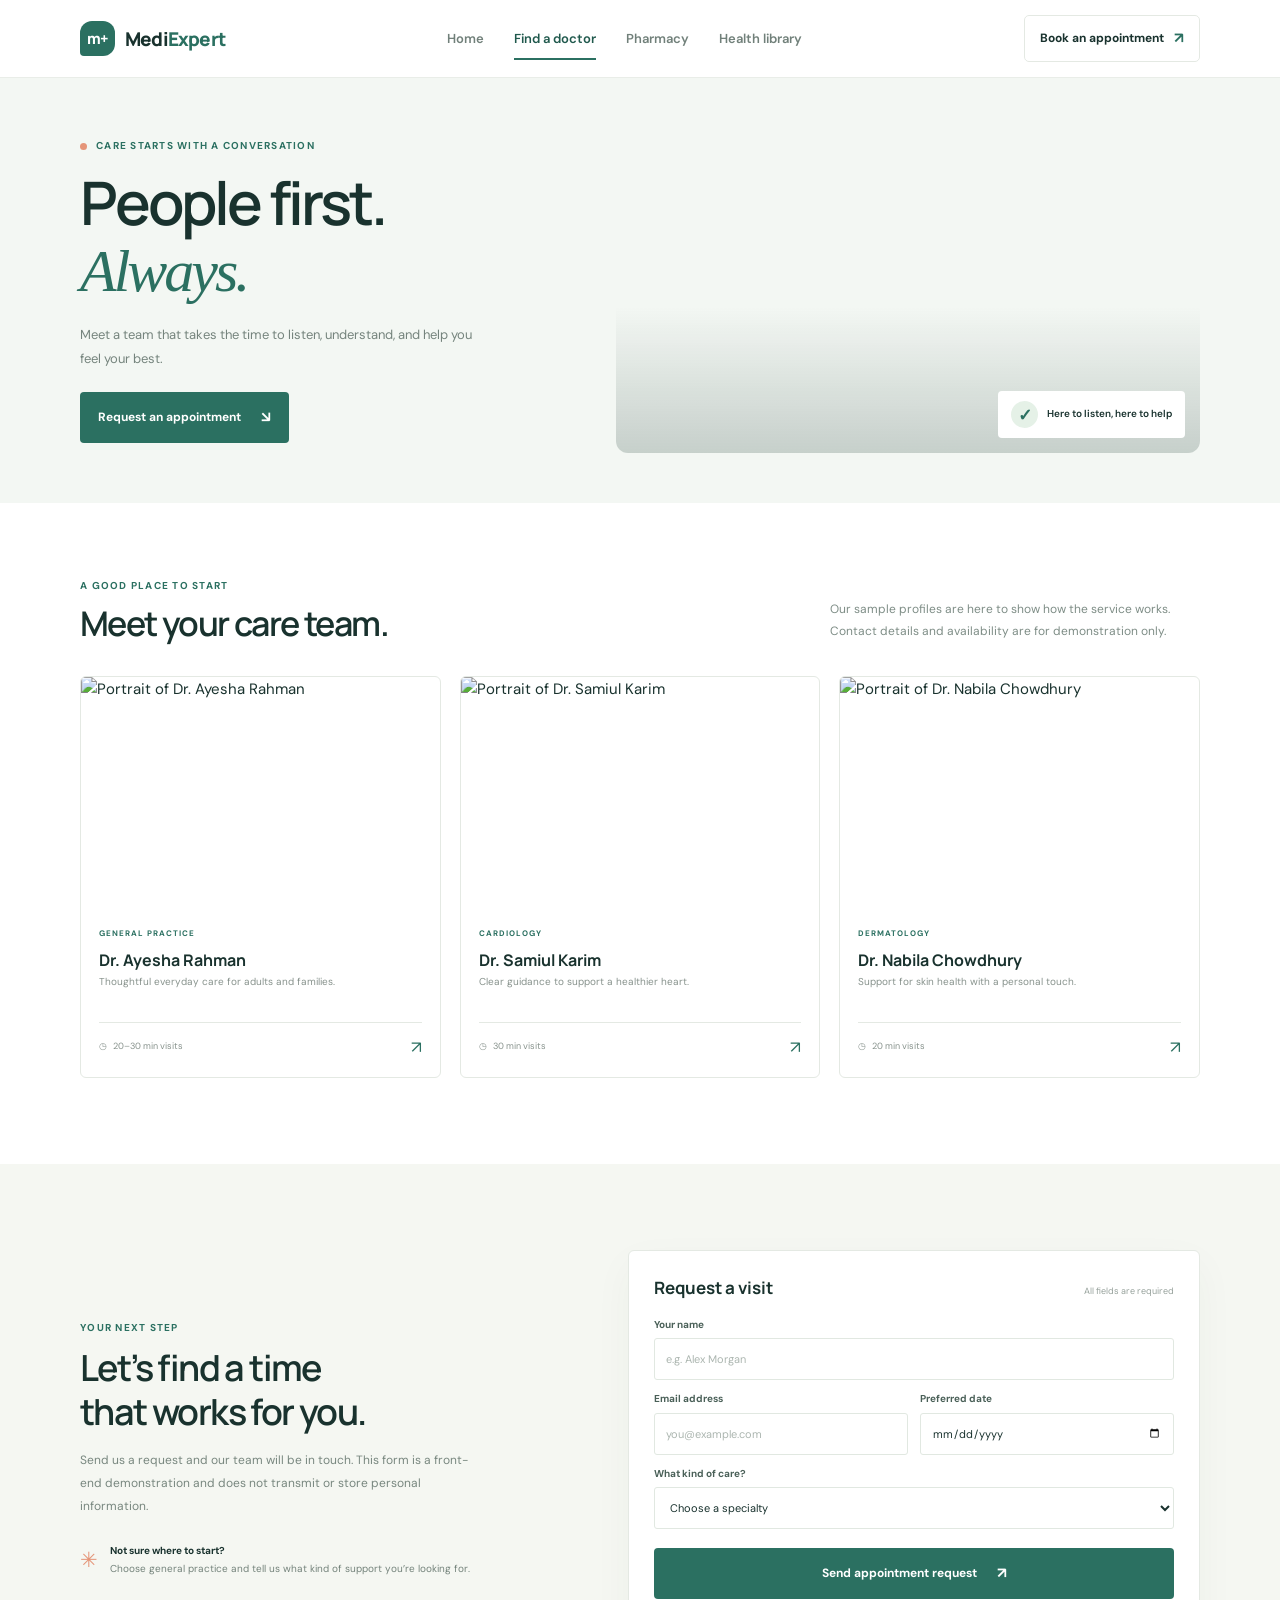
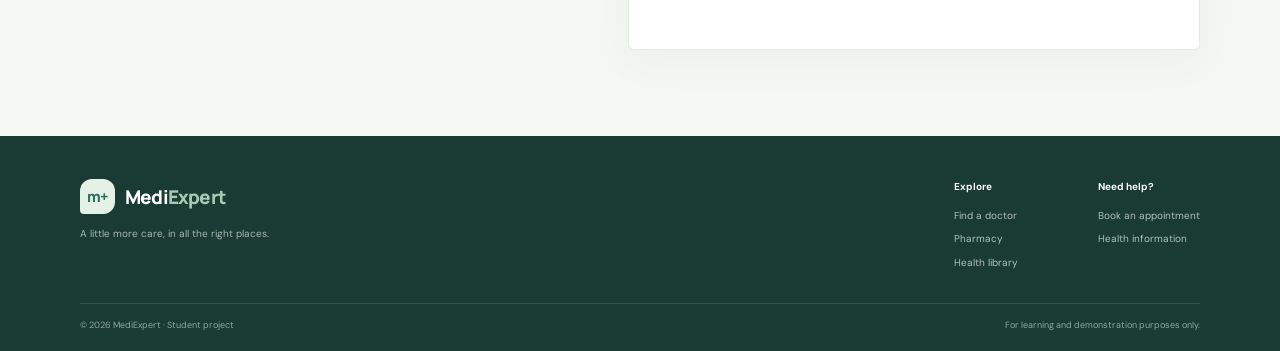
==== doctors/index.html @ ca11064e "Add pharmacy page and styles for MediExpert demo project - Created index.html for the pharmacy secti" ====
<!doctype html>
<html lang="en">
  <head>
    <meta charset="utf-8" />
    <meta name="viewport" content="width=device-width, initial-scale=1" />
    <meta
      name="description"
      content="Meet the MediExpert care team and request a doctor appointment."
    />
    <title>Find a doctor — MediExpert</title>
    <link rel="preconnect" href="https://fonts.googleapis.com" />
    <link rel="preconnect" href="https://fonts.gstatic.com" crossorigin />
    <link
      href="https://fonts.googleapis.com/css2?family=DM+Sans:wght@400;500;600;700&family=Manrope:wght@400;500;600;700;800&display=swap"
      rel="stylesheet"
    />
    <link rel="stylesheet" href="/style/styles.css" />
    <script src="script.js" defer></script>
  </head>
  <body>
    <header class="site-header">
      <div class="container nav-wrap">
        <a class="brand" href="../" aria-label="MediExpert home"
          ><span class="brand-mark">m+</span
          ><span>Medi<span class="brand-accent">Expert</span></span></a
        >
        <button
          class="menu-toggle"
          type="button"
          aria-expanded="false"
          aria-label="Open navigation"
        >
          <span></span><span></span><span></span>
        </button>
        <nav class="main-nav" aria-label="Main navigation">
          <a href="../">Home</a
          ><a class="active" href="../doctors">Find a doctor</a
          ><a href="../pharmacy">Pharmacy</a
          ><a href="../health">Health library</a>
        </nav>
        <a class="nav-cta" href="#appointment"
          >Book an appointment <span>↗</span></a
        >
      </div>
    </header>
    <main>
      <section class="page-hero doctor-page-hero">
        <div class="container page-hero-inner">
          <div>
            <div class="eyebrow">
              <span class="eyebrow-dot"></span> Care starts with a conversation
            </div>
            <h1>People first.<br /><span>Always.</span></h1>
            <p>
              Meet a team that takes the time to listen, understand, and help
              you feel your best.
            </p>
            <a class="button button-primary" href="#appointment"
              >Request an appointment <span>↘</span></a
            >
          </div>
          <div class="page-hero-image doctor-hero-image">
            <div class="image-caption">
              <span class="mini-check">✓</span> Here to listen, here to help
            </div>
          </div>
        </div>
      </section>
      <section class="section doctor-list-section">
        <div class="container">
          <div class="section-heading">
            <div>
              <div class="eyebrow">A good place to start</div>
              <h2>Meet your care team.</h2>
            </div>
            <p>
              Our sample profiles are here to show how the service works.
              Contact details and availability are for demonstration only.
            </p>
          </div>
          <div class="doctor-grid">
            <article class="doctor-card">
              <img
                src="https://images.unsplash.com/photo-1559839734-2b71ea197ec2?auto=format&fit=crop&w=700&q=85"
                alt="Portrait of Dr. Ayesha Rahman"
              />
              <div class="doctor-info">
                <span class="doctor-specialty">GENERAL PRACTICE</span>
                <h3>Dr. Ayesha Rahman</h3>
                <p>Thoughtful everyday care for adults and families.</p>
                <div class="doctor-meta">
                  <span>◷ &nbsp; 20–30 min visits</span
                  ><a
                    href="#appointment"
                    aria-label="Request an appointment with Dr. Ayesha Rahman"
                    >↗</a
                  >
                </div>
              </div>
            </article>
            <article class="doctor-card">
              <img
                src="https://images.unsplash.com/photo-1612349317150-e413f6a5b16d?auto=format&fit=crop&w=700&q=85"
                alt="Portrait of Dr. Samiul Karim"
              />
              <div class="doctor-info">
                <span class="doctor-specialty">CARDIOLOGY</span>
                <h3>Dr. Samiul Karim</h3>
                <p>Clear guidance to support a healthier heart.</p>
                <div class="doctor-meta">
                  <span>◷ &nbsp; 30 min visits</span
                  ><a
                    href="#appointment"
                    aria-label="Request an appointment with Dr. Samiul Karim"
                    >↗</a
                  >
                </div>
              </div>
            </article>
            <article class="doctor-card">
              <img
                src="https://images.unsplash.com/photo-1594824476967-48c8b964273f?auto=format&fit=crop&w=700&q=85"
                alt="Portrait of Dr. Nabila Chowdhury"
              />
              <div class="doctor-info">
                <span class="doctor-specialty">DERMATOLOGY</span>
                <h3>Dr. Nabila Chowdhury</h3>
                <p>Support for skin health with a personal touch.</p>
                <div class="doctor-meta">
                  <span>◷ &nbsp; 20 min visits</span
                  ><a
                    href="#appointment"
                    aria-label="Request an appointment with Dr. Nabila Chowdhury"
                    >↗</a
                  >
                </div>
              </div>
            </article>
          </div>
        </div>
      </section>
      <section class="section appointment-section" id="appointment">
        <div class="container appointment-layout">
          <div class="appointment-copy">
            <div class="eyebrow">Your next step</div>
            <h2>Let’s find a time<br />that works for you.</h2>
            <p>
              Send us a request and our team will be in touch. This form is a
              front-end demonstration and does not transmit or store personal
              information.
            </p>
            <div class="appointment-note">
              <span>✳</span
              ><span
                ><strong>Not sure where to start?</strong><br />Choose general
                practice and tell us what kind of support you’re looking
                for.</span
              >
            </div>
          </div>
          <form class="appointment-form" id="appointment-form">
            <div class="form-title">
              <strong>Request a visit</strong
              ><span>All fields are required</span>
            </div>
            <label for="patient-name">Your name</label
            ><input
              id="patient-name"
              name="name"
              type="text"
              placeholder="e.g. Alex Morgan"
              required
            />
            <div class="form-row">
              <div>
                <label for="patient-email">Email address</label
                ><input
                  id="patient-email"
                  name="email"
                  type="email"
                  placeholder="you@example.com"
                  required
                />
              </div>
              <div>
                <label for="appointment-date">Preferred date</label
                ><input
                  id="appointment-date"
                  name="date"
                  type="date"
                  required
                />
              </div>
            </div>
            <label for="specialty">What kind of care?</label
            ><select id="specialty" name="specialty" required>
              <option value="">Choose a specialty</option>
              <option>General practice</option>
              <option>Cardiology</option>
              <option>Dermatology</option>
              <option>I'm not sure yet</option>
            </select>
            <button class="button button-primary form-submit" type="submit">
              Send appointment request <span>↗</span>
            </button>
            <p class="form-feedback" id="form-feedback" aria-live="polite"></p>
          </form>
        </div>
      </section>
    </main>
    <footer class="site-footer">
      <div class="container footer-main">
        <div class="footer-brand">
          <a class="brand brand-light" href="index.html"
            ><span class="brand-mark">m+</span
            ><span>Medi<span class="brand-accent">Expert</span></span></a
          >
          <p>A little more care, in all the right places.</p>
        </div>
        <div class="footer-links">
          <div>
            <strong>Explore</strong><a href="../doctors">Find a doctor</a
            ><a href="../pharmacy">Pharmacy</a
            ><a href="../health">Health library</a>
          </div>
          <div>
            <strong>Need help?</strong
            ><a href="../doctors/#appointment">Book an appointment</a
            ><a href="../health/#disclaimer">Health information</a>
          </div>
        </div>
      </div>
      <div class="container footer-bottom">
        <span>© 2026 MediExpert · Student project</span
        ><span>For learning and demonstration purposes only.</span>
      </div>
    </footer>
  </body>
</html>
---- style/styles.css ----
:root {
  --ink: #19322e;
  --green: #2b7061;
  --green-dark: #20594d;
  --mint: #e8f2ed;
  --mint-light: #f3f7f3;
  --coral: #e59578;
  --line: #e4e9e3;
  --font-body: "DM Sans", sans-serif;
  --font-heading: "Manrope", sans-serif;
}
* { box-sizing: border-box; }
html { scroll-behavior: smooth; }
body { margin: 0; color: var(--ink); background: white; font: 15px/1.65 var(--font-body); }
a { color: inherit; text-decoration: none; }
button, input, select { font: inherit; }
img { display: block; max-width: 100%; }
.container { width: min(1120px, calc(100% - 48px)); margin-inline: auto; }
.site-header { position: sticky; z-index: 20; top: 0; height: 78px; border-bottom: 1px solid rgba(228,233,227,.8); background: rgba(255,255,255,.96); backdrop-filter: blur(12px); }
.nav-wrap { height: 100%; display: flex; align-items: center; justify-content: space-between; gap: 25px; }
.brand { display: inline-flex; align-items: center; gap: 10px; font: 800 19px var(--font-heading); letter-spacing: -.8px; white-space: nowrap; }
.brand-mark { width: 35px; height: 35px; display: grid; place-items: center; border-radius: 12px 12px 12px 4px; background: var(--green); color: white; font-size: 15px; }
.brand-accent { color: var(--green); }
.main-nav { display: flex; align-items: center; gap: 30px; color: #71807a; font-size: 13px; font-weight: 600; }
.main-nav a { position: relative; padding: 28px 0; }
.main-nav a:hover, .main-nav a.active { color: var(--green-dark); }
.main-nav a.active::after { position: absolute; right: 0; bottom: 17px; left: 0; height: 2px; background: var(--green); content: ""; }
.nav-cta { display: inline-flex; align-items: center; gap: 10px; border: 1px solid var(--line); border-radius: 5px; padding: 10px 15px; font-size: 12px; font-weight: 700; white-space: nowrap; }
.nav-cta:hover { border-color: var(--green); background: var(--green); color: white; }
.nav-cta > span { color: var(--green); font-size: 15px; }
.nav-cta:hover > span { color: white; }
.menu-toggle { display: none; border: 0; padding: 8px; background: none; }
.menu-toggle span { display: block; width: 22px; height: 2px; margin: 5px; border-radius: 2px; background: var(--ink); }
.hero { position: relative; overflow: hidden; background: var(--mint-light); }
.hero-grid { position: relative; z-index: 1; min-height: 548px; display: grid; grid-template-columns: 1fr 1fr; align-items: center; gap: 62px; padding-block: 62px 70px; }
.eyebrow { display: flex; align-items: center; gap: 9px; color: var(--green); font-size: 10px; font-weight: 700; letter-spacing: 1.25px; text-transform: uppercase; }
.eyebrow-dot { width: 7px; height: 7px; border-radius: 50%; background: var(--coral); }
h1, h2, h3, p { margin-top: 0; }
.hero h1, .page-hero h1 { margin: 17px 0; font: 600 clamp(42px, 5vw, 63px)/1.1 var(--font-heading); letter-spacing: -3.2px; }
.hero h1 span, .page-hero h1 span, .section-heading h2 span { color: var(--green); font: italic 400 1em Georgia, serif; letter-spacing: -3px; }
.hero-text { max-width: 450px; margin-bottom: 26px; color: #71807b; font-size: 15px; line-height: 1.9; }
.hero-actions { display: flex; flex-wrap: wrap; align-items: center; gap: 12px; }
.button { min-height: 46px; display: inline-flex; align-items: center; justify-content: center; gap: 20px; border: 1px solid transparent; border-radius: 4px; padding: 12px 17px; font-size: 12px; font-weight: 700; transition: transform .2s, background .2s; cursor: pointer; }
.button:hover { transform: translateY(-2px); }
.button-primary { background: var(--green); color: white; }
.button-primary:hover { background: var(--green-dark); }
.button-primary span { font-size: 15px; }
.button-quiet { color: var(--ink); }
.button-quiet span { color: var(--green); font-size: 17px; }
.hero-proof { display: flex; align-items: center; gap: 13px; margin-top: 36px; }
.avatar-stack { display: flex; padding-left: 4px; }
.avatar-stack img { width: 31px; height: 31px; margin-left: -5px; border: 2px solid var(--mint-light); border-radius: 50%; object-fit: cover; }
.hero-proof strong, .hero-proof span { display: block; }
.hero-proof strong { font-size: 10px; }
.hero-proof div:last-child span { color: #84918b; font-size: 10px; }
.hero-visual { position: relative; height: 422px; }
.hero-photo { position: absolute; inset: 0 28px 0 38px; border-radius: 170px 170px 14px 14px; background: #d7e4dc url("https://images.unsplash.com/photo-1559839734-2b71ea197ec2?auto=format&fit=crop&w=1000&q=88") center 35%/cover; }
.hero-photo::after { position: absolute; inset: 0; border-radius: inherit; background: linear-gradient(180deg, transparent 56%, rgba(23,54,46,.13)); content: ""; }
.floating-note { position: absolute; z-index: 2; display: flex; align-items: center; gap: 11px; border: 1px solid rgba(25,50,46,.05); border-radius: 6px; padding: 12px 15px; background: rgba(255,255,255,.96); box-shadow: 0 12px 32px rgba(34,63,53,.1); }
.note-top { top: 65px; left: -5px; }
.note-bottom { right: 0; bottom: 54px; }
.note-icon, .mini-check { width: 31px; height: 31px; display: grid; flex: none; place-items: center; border-radius: 50%; background: #eff5e9; color: var(--green); font-size: 18px; }
.mini-check { width: 27px; height: 27px; background: #e5f1e7; font-size: 13px; }
.floating-note strong, .floating-note small { display: block; }
.floating-note strong { font-size: 10px; }
.floating-note small { color: #84918b; font-size: 9px; }
.hero-stamp { position: absolute; bottom: 5px; left: -3px; width: 90px; height: 90px; display: flex; align-items: center; justify-content: center; gap: 3px; border-radius: 50%; background: var(--coral); color: white; transform: rotate(-12deg); }
.hero-stamp span { font-size: 8px; font-weight: 700; line-height: 1.35; letter-spacing: 1px; }
.hero-stamp b { font-size: 20px; }
.hero-orb { position: absolute; border: 1px solid rgba(43,112,97,.1); border-radius: 50%; }
.orb-one { top: 33px; right: -100px; width: 220px; height: 220px; }
.orb-two { right: 100px; bottom: -123px; width: 250px; height: 250px; }
.quick-grid { display: grid; grid-template-columns: repeat(3, 1fr); border: 1px solid var(--line); border-radius: 7px; background: white; }
.quick-card { display: flex; min-height: 100px; align-items: center; gap: 14px; padding: 18px 22px; }
.quick-card + .quick-card { border-left: 1px solid var(--line); }
.quick-card:hover { background: #f8faf7; }
.quick-icon { width: 42px; height: 42px; display: grid; flex: none; place-items: center; border-radius: 50%; font-size: 18px; }
.icon-doctor { background: #eaf3ed; color: var(--green); }
.icon-pharmacy { background: #fcf0e9; color: #c47658; }
.icon-learn { background: #eef0f7; color: #6976a1; font-size: 24px; }
.quick-card strong, .quick-card small { display: block; }
.quick-card strong { font-size: 12px; }
.quick-card small { color: #89958f; font-size: 10px; }
.quick-arrow { margin-left: auto; color: var(--green); font-size: 16px; }
.section { padding: 86px 0; }
.section-heading { display: flex; align-items: end; justify-content: space-between; gap: 35px; margin-bottom: 32px; }
.section-heading h2, .appointment-copy h2 { margin: 8px 0 0; font: 600 34px/1.22 var(--font-heading); letter-spacing: -1.6px; }
.section-heading > p { max-width: 370px; margin: 0 0 2px; color: #7e8d86; font-size: 12px; line-height: 1.85; }
.care-grid { display: grid; grid-template-columns: 1fr 1fr; gap: 22px; }
.care-card { position: relative; display: flex; min-height: 306px; overflow: hidden; border-radius: 7px; }
.care-doctor { background: #f6f1e9; }
.care-wellness { background: #eaf2ed; }
.care-card-content { position: relative; z-index: 1; width: 55%; padding: 28px 0 25px 28px; }
.card-kicker { color: #8a928b; font-size: 9px; font-weight: 700; letter-spacing: 1px; text-transform: uppercase; }
.care-card h3 { margin: 14px 0 10px; font: 600 27px/1.22 var(--font-heading); letter-spacing: -1px; }
.care-card p { max-width: 215px; margin-bottom: 17px; color: #79867f; font-size: 11px; line-height: 1.75; }
.text-link { display: inline-flex; align-items: center; gap: 8px; color: var(--green); font-size: 10px; font-weight: 700; }
.text-link span { font-size: 14px; }
.care-image { position: absolute; inset: 0 0 0 auto; width: 48%; background-position: center; background-size: cover; }
.doctor-image { background-image: linear-gradient(90deg, #f6f1e9 0%, transparent 35%), url("https://images.unsplash.com/photo-1576091160399-112ba8d25d1d?auto=format&fit=crop&w=650&q=85"); }
.wellness-image { background-image: linear-gradient(90deg, #eaf2ed 0%, transparent 35%), url("https://images.unsplash.com/photo-1608248543803-ba4f8c70ae0b?auto=format&fit=crop&w=650&q=85"); }
.quote-band { background: var(--green); color: white; }
.quote-inner { min-height: 152px; display: flex; align-items: center; justify-content: center; gap: 22px; }
.quote-mark { align-self: flex-start; margin-top: 22px; color: #a7c8b4; font: 67px/1 Georgia, serif; }
.quote-inner blockquote { margin: 0; font: italic clamp(22px, 3vw, 30px) Georgia, serif; letter-spacing: -.5px; }
.quote-spark { color: #e9c19d; font-size: 24px; }
.site-footer { background: #193b34; color: white; }
.footer-main { display: flex; justify-content: space-between; gap: 40px; padding-block: 43px 32px; }
.brand-light .brand-mark { background: #e5f1e7; color: var(--green); }
.brand-light .brand-accent { color: #a6c9b3; }
.footer-brand p { margin: 12px 0 0; color: #a5b7ad; font-size: 10px; }
.footer-links { display: flex; gap: 80px; }
.footer-links div { display: grid; gap: 7px; align-content: start; }
.footer-links strong { margin-bottom: 5px; font-size: 10px; }
.footer-links a { color: #afc0b7; font-size: 10px; }
.footer-links a:hover { color: white; }
.footer-bottom { display: flex; justify-content: space-between; gap: 20px; border-top: 1px solid rgba(255,255,255,.12); padding-block: 14px 18px; color: #91a79b; font-size: 9px; }

.page-hero { overflow: hidden; background: var(--mint-light); }
.page-hero-inner { min-height: 425px; display: grid; grid-template-columns: .9fr 1.1fr; align-items: center; gap: 58px; padding-block: 48px; }
.page-hero h1 { margin-top: 15px; font-size: clamp(43px, 5vw, 60px); }
.page-hero-inner > div:first-child > p { max-width: 405px; margin-bottom: 21px; color: #75847d; font-size: 13px; line-height: 1.85; }
.page-hero-image { position: relative; height: 325px; border-radius: 130px 12px 12px 12px; background-position: center 38%; background-size: cover; }
.doctor-hero-image { background-image: linear-gradient(0deg, rgba(21,51,43,.2), transparent 45%), url("https://images.unsplash.com/photo-1576091160550-2173dba999ef?auto=format&fit=crop&w=1000&q=88"); }
.pharmacy-hero-image { background-image: linear-gradient(0deg, rgba(21,51,43,.22), transparent 45%), url("https://images.unsplash.com/photo-1608248543803-ba4f8c70ae0b?auto=format&fit=crop&w=1000&q=88"); }
.health-hero-image { background-image: linear-gradient(0deg, rgba(21,51,43,.22), transparent 45%), url("https://images.unsplash.com/photo-1505751172876-fa1923c5c528?auto=format&fit=crop&w=1000&q=88"); }
.image-caption { position: absolute; right: 15px; bottom: 15px; display: flex; align-items: center; gap: 9px; border-radius: 4px; padding: 10px 13px; background: white; font-size: 10px; font-weight: 600; }
.image-caption span { color: var(--green); font-size: 17px; }
.doctor-list-section, .product-section, .article-section { padding-top: 75px; }
.doctor-grid { display: grid; grid-template-columns: repeat(3, 1fr); gap: 19px; }
.doctor-card { overflow: hidden; border: 1px solid var(--line); border-radius: 6px; background: white; }
.doctor-card > img { width: 100%; height: 224px; object-fit: cover; object-position: center 32%; }
.doctor-info { padding: 18px 18px 16px; }
.doctor-specialty, .article-topic { color: var(--green); font-size: 8px; font-weight: 700; letter-spacing: 1px; }
.doctor-info h3 { margin: 5px 0 3px; font: 700 16px var(--font-heading); }
.doctor-info > p { min-height: 35px; margin-bottom: 13px; color: #87928c; font-size: 10px; }
.doctor-meta { display: flex; align-items: center; justify-content: space-between; border-top: 1px solid var(--line); padding-top: 10px; color: #87928c; font-size: 9px; }
.doctor-meta a { color: var(--green); font-size: 17px; }
.appointment-section { background: #f5f7f2; scroll-margin-top: 80px; }
.appointment-layout { display: grid; grid-template-columns: .9fr 1.1fr; align-items: center; gap: 80px; }
.appointment-copy h2 { margin-block: 10px 15px; font-size: 36px; }
.appointment-copy > p { max-width: 400px; color: #78877f; font-size: 12px; line-height: 1.9; }
.appointment-note { display: flex; gap: 12px; margin-top: 25px; color: #74837b; font-size: 10px; line-height: 1.8; }
.appointment-note > span:first-child { color: var(--coral); font-size: 21px; }
.appointment-note strong { color: var(--ink); }
.appointment-form { border: 1px solid var(--line); border-radius: 6px; padding: 25px; background: white; box-shadow: 0 14px 40px rgba(37,71,59,.04); }
.form-title { display: flex; align-items: baseline; justify-content: space-between; margin-bottom: 18px; }
.form-title strong { font: 700 17px var(--font-heading); }
.form-title span { color: #96a19b; font-size: 9px; }
.appointment-form label { display: block; margin: 11px 0 5px; color: #4a6058; font-size: 10px; font-weight: 700; }
.appointment-form input, .appointment-form select { width: 100%; height: 42px; border: 1px solid #e1e8e1; border-radius: 3px; outline: none; padding: 0 11px; background: white; color: var(--ink); font-size: 11px; }
.appointment-form input:focus, .appointment-form select:focus, .search-box:focus-within { border-color: #75a290; box-shadow: 0 0 0 3px rgba(43,112,97,.09); }
.appointment-form input::placeholder { color: #acb6b0; }
.form-row { display: grid; grid-template-columns: 1fr 1fr; gap: 12px; }
.form-submit { width: 100%; margin-top: 19px; }
.form-feedback { min-height: 17px; margin: 8px 0 0; color: var(--green); font-size: 10px; }
.cart-link { gap: 12px; }
.cart-count { min-width: 22px; height: 22px; display: grid; place-items: center; border-radius: 50%; background: var(--mint); color: var(--green); font-size: 10px; }
.shop-toolbar { display: flex; align-items: center; justify-content: space-between; gap: 20px; margin: 3px 0 22px; }
.shop-categories { display: flex; flex-wrap: wrap; gap: 7px; }
.category-pill { border: 1px solid var(--line); border-radius: 20px; padding: 6px 12px; color: #75847d; font-size: 9px; }
.shop-categories .category-pill { background: white; font-family: var(--font-body); cursor: pointer; }
.shop-categories .category-pill:hover { border-color: #9db8a8; }
.category-active { border-color: var(--green); background: var(--green); color: white; }
.shop-categories .category-pill.category-active { border-color: var(--green); background: var(--green); color: white; }
.search-box { display: flex; width: 225px; align-items: center; gap: 8px; border: 1px solid var(--line); border-radius: 4px; padding: 0 10px; color: var(--green); }
.search-box > span { font-size: 21px; }
.search-box input { width: 100%; height: 37px; border: 0; outline: 0; background: transparent; font-size: 10px; }
.product-grid { display: grid; grid-template-columns: repeat(4, 1fr); gap: 17px; }
.product-card { overflow: hidden; border: 1px solid var(--line); border-radius: 5px; background: white; transition: transform .2s, box-shadow .2s; }
.product-card:hover { transform: translateY(-3px); box-shadow: 0 12px 28px rgba(38,68,58,.08); }
.product-art { position: relative; height: 205px; display: grid; place-items: center; overflow: hidden; }
.product-art-green { background: #e7f0e8; }.product-art-peach { background: #f9ece6; }.product-art-yellow { background: #f4f0dc; }.product-art-blue { background: #e7eef0; }
.product-label { position: absolute; top: 14px; left: 14px; color: #688077; font-size: 7px; font-weight: 700; letter-spacing: 1px; }
.product-deco { position: absolute; right: 18px; bottom: 9px; color: rgba(43,112,97,.28); font-size: 42px; }
.bottle, .tube { position: relative; z-index: 1; display: grid; place-items: center; text-align: center; box-shadow: 8px 13px 20px rgba(39,70,56,.12); }
.bottle { width: 70px; height: 112px; margin-top: 22px; border-radius: 10px 10px 12px 12px; }
.bottle::before { position: absolute; top: -15px; width: 28px; height: 17px; border-radius: 4px 4px 0 0; background: #d1d6c6; content: ""; }
.bottle span, .tube span { color: rgba(31,71,57,.8); font: 700 10px/1.25 var(--font-heading); }
.bottle-green { background: linear-gradient(110deg, #b8cdb9, #e5e9d8 55%, #c4d2bd); }.bottle-yellow { background: linear-gradient(110deg, #e1d6a5, #f5ecc4 55%, #d7c987); }
.bottle-saline { background: linear-gradient(110deg, #b4cbd0, #e4efea 55%, #afc8ca); }
.tube { width: 68px; height: 115px; margin-top: 16px; clip-path: polygon(15% 0,85% 0,100% 83%,88% 100%,12% 100%,0 83%); }
.tube-peach { background: linear-gradient(110deg, #e4b7a3, #f5d6c4 55%, #d69a83); }.tube-blue { background: linear-gradient(110deg, #acc6c7, #deebdf 55%, #92b3b4); }
.product-info { padding: 15px 13px 13px; }
.product-category { color: #87968e; font-size: 7px; font-weight: 700; letter-spacing: .9px; }
.product-info h3 { margin: 3px 0 2px; font: 700 13px var(--font-heading); }
.product-info > p { min-height: 32px; margin-bottom: 12px; color: #86938c; font-size: 9px; line-height: 1.7; }
.product-buy { display: flex; align-items: center; justify-content: space-between; gap: 5px; border-top: 1px solid var(--line); padding-top: 10px; }
.product-buy strong { font-size: 11px; }
.add-to-cart { border: 0; border-radius: 3px; padding: 7px 8px; background: #eef5ef; color: var(--green); font-size: 9px; font-weight: 700; cursor: pointer; }
.add-to-cart:hover { background: var(--green); color: white; }
.add-to-cart span { margin-left: 4px; font-size: 13px; }
.pharmacy-disclaimer { display: flex; gap: 12px; margin-top: 31px; border-radius: 4px; padding: 15px 17px; background: #f5f7f2; color: #75847d; font-size: 10px; line-height: 1.75; }
.pharmacy-disclaimer > span { color: var(--green); font-size: 17px; }.pharmacy-disclaimer p { margin: 0; }.pharmacy-disclaimer strong { color: var(--ink); }
.empty-search { margin: 35px 0; color: #75847d; text-align: center; font-size: 12px; }
.toast { position: fixed; z-index: 40; right: 24px; bottom: 24px; padding: 12px 17px; border-radius: 4px; background: var(--ink); color: white; box-shadow: 0 7px 25px #19322e33; font-size: 11px; opacity: 0; pointer-events: none; transform: translateY(10px); transition: opacity .2s, transform .2s; }
.toast.visible { opacity: 1; transform: translateY(0); }
.article-grid { display: grid; grid-template-columns: repeat(3, 1fr); gap: 18px; }
.article-card { overflow: hidden; border: 1px solid var(--line); border-radius: 5px; }
.article-art { position: relative; height: 150px; display: grid; place-items: center; overflow: hidden; }
.article-art-peach { background: #f9eee8; }.article-art-green { background: #e8f1e9; }.article-art-blue { background: #e9edf4; }
.article-number { position: absolute; top: 12px; left: 15px; color: #81958a; font-size: 9px; font-weight: 700; letter-spacing: 1px; }
.article-symbol { width: 81px; height: 81px; display: grid; place-items: center; border: 1px solid rgba(43,112,97,.25); border-radius: 50%; color: var(--green); font: 44px Georgia, serif; }
.article-content { padding: 16px; }
.article-topic { font-size: 7px; }
.article-content h3 { margin: 6px 0; font: 700 15px/1.4 var(--font-heading); }
.article-content p { min-height: 53px; margin-bottom: 10px; color: #849089; font-size: 9px; line-height: 1.8; }
.reading-notes { display: grid; grid-template-columns: repeat(3, 1fr); gap: 18px; margin-top: 36px; }
.reading-notes article { scroll-margin-top: 95px; border-top: 2px solid var(--mint); padding-top: 14px; }
.reading-notes article > span { color: var(--green); font-size: 8px; font-weight: 700; letter-spacing: .8px; }
.reading-notes h3 { margin: 7px 0; font: 700 14px var(--font-heading); }
.reading-notes p { margin: 0; color: #7c8982; font-size: 10px; line-height: 1.85; }
.health-disclaimer { display: flex; gap: 14px; margin-top: 35px; border: 1px solid #e8eadd; border-radius: 4px; padding: 17px; background: #fbfaf3; scroll-margin-top: 95px; }
.disclaimer-icon { width: 23px; height: 23px; display: grid; flex: none; place-items: center; border: 1px solid #d5bd79; border-radius: 50%; color: #a18943; font: italic 14px Georgia, serif; }
.health-disclaimer strong { font-size: 11px; }.health-disclaimer p { margin: 4px 0 0; color: #7c8982; font-size: 10px; line-height: 1.8; }
@media (max-width: 900px) {
  .main-nav { gap: 17px; }.nav-wrap { gap: 15px; }.nav-cta { padding: 9px 10px; font-size: 10px; }
  .hero-grid { gap: 30px; }.hero-visual { height: 375px; }.hero-proof { margin-top: 25px; }
  .quick-card { gap: 9px; padding-inline: 13px; }.care-card-content { padding-left: 20px; }.care-card h3 { font-size: 24px; }
  .appointment-layout { gap: 38px; }.product-grid { grid-template-columns: repeat(2, 1fr); }
}
@media (max-width: 680px) {
  .container { width: min(100% - 36px, 500px); }.site-header { height: 66px; }.brand { font-size: 18px; }.brand-mark { width: 32px; height: 32px; }
  .menu-toggle { display: block; order: 3; }.nav-wrap { position: relative; justify-content: space-between; }
  .nav-cta { margin-left: auto; font-size: 0; gap: 5px; }.nav-cta > span { font-size: 17px; }.cart-link { font-size: 10px; }
  .main-nav { position: absolute; top: 65px; right: -18px; left: -18px; display: none; align-items: stretch; gap: 0; border-bottom: 1px solid var(--line); padding: 8px 18px 12px; background: white; box-shadow: 0 10px 18px rgba(25,50,46,.07); }
  .main-nav.open { display: flex; flex-direction: column; }.main-nav a { padding: 10px 0; }.main-nav a.active::after { right: auto; bottom: 5px; width: 26px; }
  .hero-grid { min-height: auto; grid-template-columns: 1fr; gap: 29px; padding-block: 50px 38px; }.hero h1, .page-hero h1 { font-size: 48px; letter-spacing: -2.7px; }
  .hero-text { max-width: 410px; font-size: 13px; }.hero-proof { margin-top: 24px; }.hero-visual { height: 350px; margin-inline: 10px; }
  .hero-photo { right: 30px; left: 33px; border-radius: 130px 130px 10px 10px; }.note-top { top: 40px; left: -6px; }.note-bottom { right: -5px; bottom: 37px; }
  .hero-stamp { bottom: 0; width: 75px; height: 75px; }.quick-grid { grid-template-columns: 1fr; }.quick-card { min-height: 76px; padding: 12px 16px; }
  .quick-card + .quick-card { border-top: 1px solid var(--line); border-left: 0; }.quick-icon { width: 37px; height: 37px; }
  .section { padding: 60px 0; }.section-heading { align-items: start; flex-direction: column; gap: 12px; margin-bottom: 22px; }
  .section-heading h2, .appointment-copy h2 { font-size: 29px; }.section-heading > p { max-width: 480px; }
  .care-grid { grid-template-columns: 1fr; gap: 14px; }.care-card { min-height: 280px; }.care-card-content { width: 60%; padding: 24px 0 20px 19px; }
  .care-card h3 { font-size: 24px; }.care-image { width: 48%; }.quote-inner { min-height: 125px; gap: 12px; }
  .quote-mark { margin-top: 21px; font-size: 48px; }.quote-inner blockquote { font-size: 21px; }.quote-spark { font-size: 17px; }
  .footer-main { flex-direction: column; gap: 25px; padding-block: 34px 25px; }.footer-links { gap: 55px; }
  .footer-bottom { flex-direction: column; gap: 3px; }.page-hero-inner { min-height: auto; grid-template-columns: 1fr; gap: 27px; padding-block: 43px 35px; }
  .page-hero-inner > div:first-child > p { font-size: 12px; }.page-hero-image { height: 260px; border-radius: 100px 8px 8px 8px; }
  .doctor-grid { grid-template-columns: 1fr; gap: 13px; }.doctor-card { display: grid; grid-template-columns: 125px 1fr; }
  .doctor-card > img { height: 100%; min-height: 175px; }.doctor-info { padding: 14px 12px; }.doctor-info h3 { font-size: 14px; }.doctor-info > p { min-height: 0; }
  .appointment-layout { grid-template-columns: 1fr; gap: 22px; }.appointment-form { padding: 19px; }
  .shop-toolbar { align-items: stretch; flex-direction: column; }.search-box { width: 100%; }.product-grid { gap: 10px; }
  .product-art { height: 170px; }.product-info { padding: 12px 10px; }.product-info h3 { font-size: 12px; }.add-to-cart { padding: 7px 6px; font-size: 8px; }
  .article-grid { grid-template-columns: 1fr; }.article-card { display: grid; grid-template-columns: 115px 1fr; }.article-art { height: 100%; min-height: 185px; }
  .article-symbol { width: 60px; height: 60px; font-size: 32px; }.article-content { padding: 14px 12px; }.article-content p { min-height: 0; }
  .reading-notes { grid-template-columns: 1fr; gap: 20px; }
}
@media (max-width: 380px) {
  .container { width: calc(100% - 28px); }.hero h1, .page-hero h1 { font-size: 42px; }
  .hero-actions { align-items: stretch; flex-direction: column; }.button-quiet { justify-content: flex-start; }
  .hero-visual { height: 300px; }.floating-note { padding: 9px 10px; }.note-bottom { right: -5px; }
  .product-grid { grid-template-columns: 1fr 1fr; }.product-art { height: 145px; }.form-row { grid-template-columns: 1fr; gap: 0; }
}
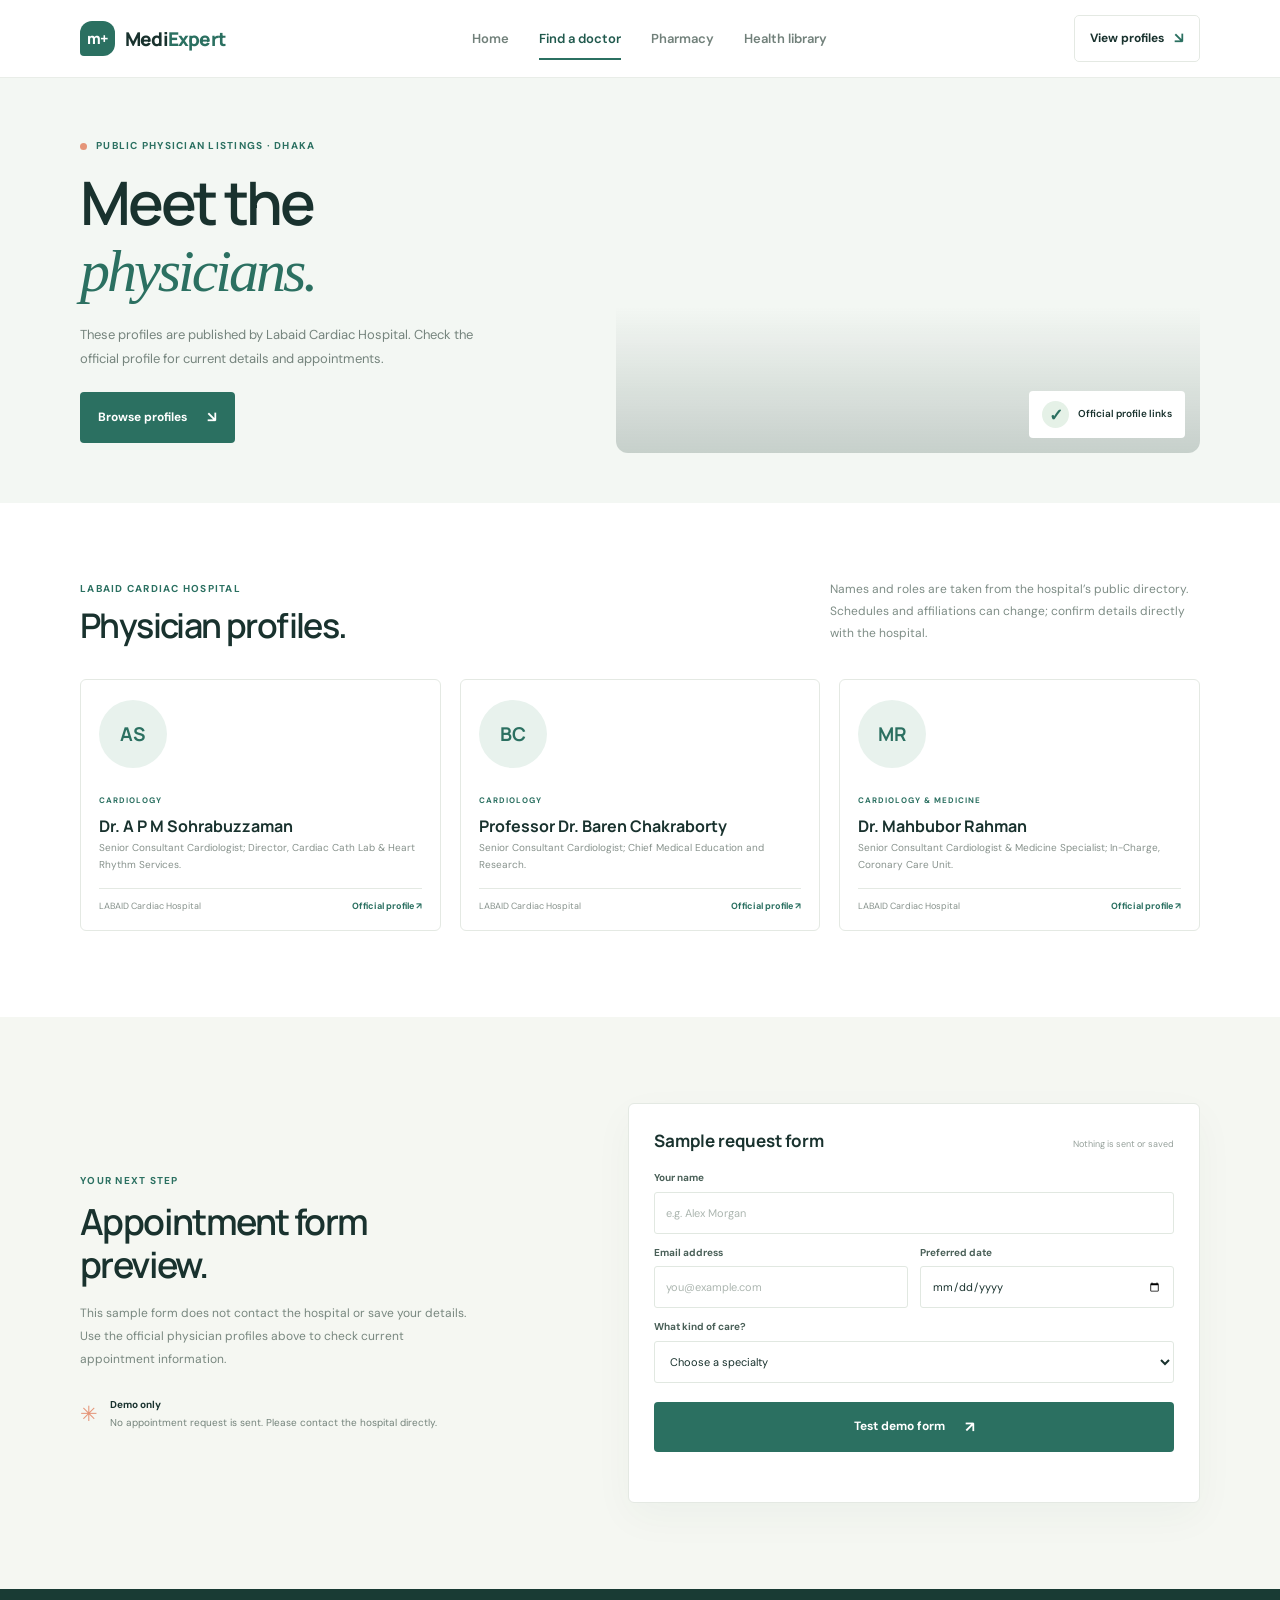
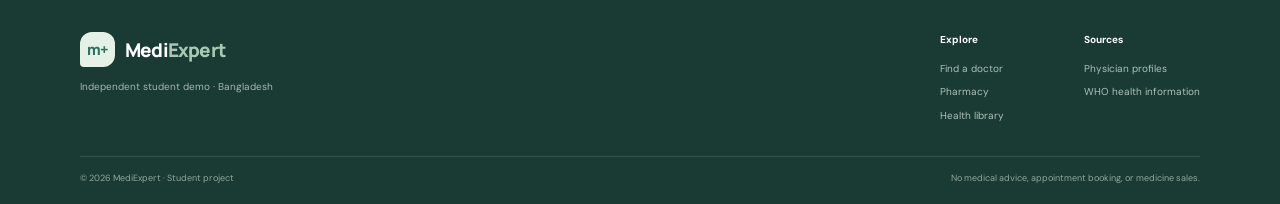
==== commit 1f6da278: "Refactor MediExpert demo content and structure - Updated doctor profiles to reflect Labaid Cardiac H" ====
--- a/doctors/index.html
+++ b/doctors/index.html
@@ -5,7 +5,7 @@
     <meta name="viewport" content="width=device-width, initial-scale=1" />
     <meta
       name="description"
-      content="Meet the MediExpert care team and request a doctor appointment."
+      content="Browse public physician profiles published by Labaid Cardiac Hospital in Dhaka."
     />
     <title>Find a doctor — MediExpert</title>
     <link rel="preconnect" href="https://fonts.googleapis.com" />
@@ -14,8 +14,9 @@
       href="https://fonts.googleapis.com/css2?family=DM+Sans:wght@400;500;600;700&family=Manrope:wght@400;500;600;700;800&display=swap"
       rel="stylesheet"
     />
-    <link rel="stylesheet" href="/style/styles.css" />
-    <script src="script.js" defer></script>
+    <link rel="stylesheet" href="/style/style.css" />
+    <link rel="stylesheet" href="/style/doctors.css" />
+    <script src="/js/script.js" defer></script>
   </head>
   <body>
     <header class="site-header">
@@ -38,8 +39,8 @@
           ><a href="../pharmacy">Pharmacy</a
           ><a href="../health">Health library</a>
         </nav>
-        <a class="nav-cta" href="#appointment"
-          >Book an appointment <span>↗</span></a
+        <a class="nav-cta" href="#providers"
+          >View profiles <span>↘</span></a
         >
       </div>
     </header>
@@ -48,90 +49,97 @@
         <div class="container page-hero-inner">
           <div>
             <div class="eyebrow">
-              <span class="eyebrow-dot"></span> Care starts with a conversation
-            </div>
-            <h1>People first.<br /><span>Always.</span></h1>
+              <span class="eyebrow-dot"></span> Public physician listings · Dhaka
+            </div>
+            <h1>Meet the<br /><span>physicians.</span></h1>
             <p>
-              Meet a team that takes the time to listen, understand, and help
-              you feel your best.
+              These profiles are published by Labaid Cardiac Hospital. Check
+              the official profile for current details and appointments.
             </p>
-            <a class="button button-primary" href="#appointment"
-              >Request an appointment <span>↘</span></a
+            <a class="button button-primary" href="#providers"
+              >Browse profiles <span>↘</span></a
             >
           </div>
           <div class="page-hero-image doctor-hero-image">
             <div class="image-caption">
-              <span class="mini-check">✓</span> Here to listen, here to help
+              <span class="mini-check">✓</span> Official profile links
             </div>
           </div>
         </div>
       </section>
-      <section class="section doctor-list-section">
+      <section class="section doctor-list-section" id="providers">
         <div class="container">
           <div class="section-heading">
             <div>
-              <div class="eyebrow">A good place to start</div>
-              <h2>Meet your care team.</h2>
+              <div class="eyebrow">Labaid Cardiac Hospital</div>
+              <h2>Physician profiles.</h2>
             </div>
             <p>
-              Our sample profiles are here to show how the service works.
-              Contact details and availability are for demonstration only.
+              Names and roles are taken from the hospital’s public directory.
+              Schedules and affiliations can change; confirm details directly
+              with the hospital.
             </p>
           </div>
           <div class="doctor-grid">
             <article class="doctor-card">
-              <img
-                src="https://images.unsplash.com/photo-1559839734-2b71ea197ec2?auto=format&fit=crop&w=700&q=85"
-                alt="Portrait of Dr. Ayesha Rahman"
-              />
+              <div class="doctor-avatar" aria-hidden="true">AS</div>
               <div class="doctor-info">
-                <span class="doctor-specialty">GENERAL PRACTICE</span>
-                <h3>Dr. Ayesha Rahman</h3>
-                <p>Thoughtful everyday care for adults and families.</p>
+                <span class="doctor-specialty">CARDIOLOGY</span>
+                <h3>Dr. A P M Sohrabuzzaman</h3>
+                <p>
+                  Senior Consultant Cardiologist; Director, Cardiac Cath Lab
+                  &amp; Heart Rhythm Services.
+                </p>
                 <div class="doctor-meta">
-                  <span>◷ &nbsp; 20–30 min visits</span
+                  <span>LABAID Cardiac Hospital</span
                   ><a
-                    href="#appointment"
-                    aria-label="Request an appointment with Dr. Ayesha Rahman"
-                    >↗</a
+                    href="https://labaid.com.bd/en/doctor/dr.-a-p-m-sohrabuzzaman"
+                    target="_blank"
+                    rel="noopener noreferrer"
+                    aria-label="View Dr. A P M Sohrabuzzaman's official profile"
+                    >Official profile ↗</a
                   >
                 </div>
               </div>
             </article>
             <article class="doctor-card">
-              <img
-                src="https://images.unsplash.com/photo-1612349317150-e413f6a5b16d?auto=format&fit=crop&w=700&q=85"
-                alt="Portrait of Dr. Samiul Karim"
-              />
+              <div class="doctor-avatar" aria-hidden="true">BC</div>
               <div class="doctor-info">
                 <span class="doctor-specialty">CARDIOLOGY</span>
-                <h3>Dr. Samiul Karim</h3>
-                <p>Clear guidance to support a healthier heart.</p>
+                <h3>Professor Dr. Baren Chakraborty</h3>
+                <p>
+                  Senior Consultant Cardiologist; Chief Medical Education and
+                  Research.
+                </p>
                 <div class="doctor-meta">
-                  <span>◷ &nbsp; 30 min visits</span
+                  <span>LABAID Cardiac Hospital</span
                   ><a
-                    href="#appointment"
-                    aria-label="Request an appointment with Dr. Samiul Karim"
-                    >↗</a
+                    href="https://labaid.com.bd/en/doctor/prof.-dr.-baren-chakraborty"
+                    target="_blank"
+                    rel="noopener noreferrer"
+                    aria-label="View Professor Dr. Baren Chakraborty's official profile"
+                    >Official profile ↗</a
                   >
                 </div>
               </div>
             </article>
             <article class="doctor-card">
-              <img
-                src="https://images.unsplash.com/photo-1594824476967-48c8b964273f?auto=format&fit=crop&w=700&q=85"
-                alt="Portrait of Dr. Nabila Chowdhury"
-              />
+              <div class="doctor-avatar" aria-hidden="true">MR</div>
               <div class="doctor-info">
-                <span class="doctor-specialty">DERMATOLOGY</span>
-                <h3>Dr. Nabila Chowdhury</h3>
-                <p>Support for skin health with a personal touch.</p>
+                <span class="doctor-specialty">CARDIOLOGY &amp; MEDICINE</span>
+                <h3>Dr. Mahbubor Rahman</h3>
+                <p>
+                  Senior Consultant Cardiologist &amp; Medicine Specialist;
+                  In-Charge, Coronary Care Unit.
+                </p>
                 <div class="doctor-meta">
-                  <span>◷ &nbsp; 20 min visits</span
+                  <span>LABAID Cardiac Hospital</span
                   ><a
-                    href="#appointment"
-                    aria-label="Request an appointment with Dr. Nabila Chowdhury"
-                    >↗</a
+                    href="https://labaid.com.bd/en/doctor/dr.-mahbubor-rahman"
+                    target="_blank"
+                    rel="noopener noreferrer"
+                    aria-label="View Dr. Mahbubor Rahman's official profile"
+                    >Official profile ↗</a
                   >
                 </div>
               </div>
@@ -143,25 +151,24 @@
         <div class="container appointment-layout">
           <div class="appointment-copy">
             <div class="eyebrow">Your next step</div>
-            <h2>Let’s find a time<br />that works for you.</h2>
+            <h2>Appointment form<br />preview.</h2>
             <p>
-              Send us a request and our team will be in touch. This form is a
-              front-end demonstration and does not transmit or store personal
-              information.
+              This sample form does not contact the hospital or save your
+              details. Use the official physician profiles above to check
+              current appointment information.
             </p>
             <div class="appointment-note">
               <span>✳</span
               ><span
-                ><strong>Not sure where to start?</strong><br />Choose general
-                practice and tell us what kind of support you’re looking
-                for.</span
+                ><strong>Demo only</strong><br />No appointment request is sent.
+                Please contact the hospital directly.</span
               >
             </div>
           </div>
           <form class="appointment-form" id="appointment-form">
             <div class="form-title">
-              <strong>Request a visit</strong
-              ><span>All fields are required</span>
+              <strong>Sample request form</strong
+              ><span>Nothing is sent or saved</span>
             </div>
             <label for="patient-name">Your name</label
             ><input
@@ -195,13 +202,12 @@
             <label for="specialty">What kind of care?</label
             ><select id="specialty" name="specialty" required>
               <option value="">Choose a specialty</option>
-              <option>General practice</option>
               <option>Cardiology</option>
-              <option>Dermatology</option>
+              <option>Medicine</option>
               <option>I'm not sure yet</option>
             </select>
             <button class="button button-primary form-submit" type="submit">
-              Send appointment request <span>↗</span>
+              Test demo form <span>↗</span>
             </button>
             <p class="form-feedback" id="form-feedback" aria-live="polite"></p>
           </form>
@@ -215,7 +221,7 @@
             ><span class="brand-mark">m+</span
             ><span>Medi<span class="brand-accent">Expert</span></span></a
           >
-          <p>A little more care, in all the right places.</p>
+          <p>Independent student demo · Bangladesh</p>
         </div>
         <div class="footer-links">
           <div>
@@ -224,15 +230,15 @@
             ><a href="../health">Health library</a>
           </div>
           <div>
-            <strong>Need help?</strong
-            ><a href="../doctors/#appointment">Book an appointment</a
-            ><a href="../health/#disclaimer">Health information</a>
+            <strong>Sources</strong
+            ><a href="#providers">Physician profiles</a
+            ><a href="../health/#disclaimer">WHO health information</a>
           </div>
         </div>
       </div>
       <div class="container footer-bottom">
         <span>© 2026 MediExpert · Student project</span
-        ><span>For learning and demonstration purposes only.</span>
+        ><span>No medical advice, appointment booking, or medicine sales.</span>
       </div>
     </footer>
   </body>
--- a/style/style.css
+++ b/style/style.css
@@ -0,0 +1,471 @@
+:root {
+  --ink: #19322e;
+  --green: #2b7061;
+  --green-dark: #20594d;
+  --mint: #e8f2ed;
+  --mint-light: #f3f7f3;
+  --coral: #e59578;
+  --line: #e4e9e3;
+  --font-body: "DM Sans", sans-serif;
+  --font-heading: "Manrope", sans-serif;
+}
+* {
+  box-sizing: border-box;
+}
+html {
+  scroll-behavior: smooth;
+}
+body {
+  margin: 0;
+  color: var(--ink);
+  background: white;
+  font: 15px/1.65 var(--font-body);
+}
+a {
+  color: inherit;
+  text-decoration: none;
+}
+button,
+input,
+select {
+  font: inherit;
+}
+img {
+  display: block;
+  max-width: 100%;
+}
+.container {
+  width: min(1120px, calc(100% - 48px));
+  margin-inline: auto;
+}
+.site-header {
+  position: sticky;
+  z-index: 20;
+  top: 0;
+  height: 78px;
+  border-bottom: 1px solid rgba(228, 233, 227, 0.8);
+  background: rgba(255, 255, 255, 0.96);
+  backdrop-filter: blur(12px);
+}
+.nav-wrap {
+  height: 100%;
+  display: flex;
+  align-items: center;
+  justify-content: space-between;
+  gap: 25px;
+}
+.brand {
+  display: inline-flex;
+  align-items: center;
+  gap: 10px;
+  font: 800 19px var(--font-heading);
+  letter-spacing: -0.8px;
+  white-space: nowrap;
+}
+.brand-mark {
+  width: 35px;
+  height: 35px;
+  display: grid;
+  place-items: center;
+  border-radius: 12px 12px 12px 4px;
+  background: var(--green);
+  color: white;
+  font-size: 15px;
+}
+.brand-accent {
+  color: var(--green);
+}
+.main-nav {
+  display: flex;
+  align-items: center;
+  gap: 30px;
+  color: #71807a;
+  font-size: 13px;
+  font-weight: 600;
+}
+.main-nav a {
+  position: relative;
+  padding: 28px 0;
+}
+.main-nav a:hover,
+.main-nav a.active {
+  color: var(--green-dark);
+}
+.main-nav a.active::after {
+  position: absolute;
+  right: 0;
+  bottom: 17px;
+  left: 0;
+  height: 2px;
+  background: var(--green);
+  content: "";
+}
+.nav-cta {
+  display: inline-flex;
+  align-items: center;
+  gap: 10px;
+  border: 1px solid var(--line);
+  border-radius: 5px;
+  padding: 10px 15px;
+  font-size: 12px;
+  font-weight: 700;
+  white-space: nowrap;
+}
+.nav-cta:hover {
+  border-color: var(--green);
+  background: var(--green);
+  color: white;
+}
+.nav-cta > span {
+  color: var(--green);
+  font-size: 15px;
+}
+.nav-cta:hover > span {
+  color: white;
+}
+.menu-toggle {
+  display: none;
+  border: 0;
+  padding: 8px;
+  background: none;
+}
+.menu-toggle span {
+  display: block;
+  width: 22px;
+  height: 2px;
+  margin: 5px;
+  border-radius: 2px;
+  background: var(--ink);
+}
+.eyebrow {
+  display: flex;
+  align-items: center;
+  gap: 9px;
+  color: var(--green);
+  font-size: 10px;
+  font-weight: 700;
+  letter-spacing: 1.25px;
+  text-transform: uppercase;
+}
+.eyebrow-dot {
+  width: 7px;
+  height: 7px;
+  border-radius: 50%;
+  background: var(--coral);
+}
+h1,
+h2,
+h3,
+p {
+  margin-top: 0;
+}
+.page-hero h1 {
+  margin: 17px 0;
+  font: 600 clamp(42px, 5vw, 63px)/1.1 var(--font-heading);
+  letter-spacing: -3.2px;
+}
+.page-hero h1 span,
+.section-heading h2 span {
+  color: var(--green);
+  font:
+    italic 400 1em Georgia,
+    serif;
+  letter-spacing: -3px;
+}
+.button {
+  min-height: 46px;
+  display: inline-flex;
+  align-items: center;
+  justify-content: center;
+  gap: 20px;
+  border: 1px solid transparent;
+  border-radius: 4px;
+  padding: 12px 17px;
+  font-size: 12px;
+  font-weight: 700;
+  transition:
+    transform 0.2s,
+    background 0.2s;
+  cursor: pointer;
+}
+.button:hover {
+  transform: translateY(-2px);
+}
+.button-primary {
+  background: var(--green);
+  color: white;
+}
+.button-primary:hover {
+  background: var(--green-dark);
+}
+.button-primary span {
+  font-size: 15px;
+}
+.mini-check {
+  width: 31px;
+  height: 31px;
+  display: grid;
+  flex: none;
+  place-items: center;
+  border-radius: 50%;
+  background: #eff5e9;
+  color: var(--green);
+  font-size: 18px;
+}
+.mini-check {
+  width: 27px;
+  height: 27px;
+  background: #e5f1e7;
+  font-size: 13px;
+}
+.section {
+  padding: 86px 0;
+}
+.section-heading {
+  display: flex;
+  align-items: end;
+  justify-content: space-between;
+  gap: 35px;
+  margin-bottom: 32px;
+}
+.section-heading h2 {
+  margin: 8px 0 0;
+  font: 600 34px/1.22 var(--font-heading);
+  letter-spacing: -1.6px;
+}
+.section-heading > p {
+  max-width: 370px;
+  margin: 0 0 2px;
+  color: #7e8d86;
+  font-size: 12px;
+  line-height: 1.85;
+}
+.text-link {
+  display: inline-flex;
+  align-items: center;
+  gap: 8px;
+  color: var(--green);
+  font-size: 10px;
+  font-weight: 700;
+}
+.text-link span {
+  font-size: 14px;
+}
+.site-footer {
+  background: #193b34;
+  color: white;
+}
+.footer-main {
+  display: flex;
+  justify-content: space-between;
+  gap: 40px;
+  padding-block: 43px 32px;
+}
+.brand-light .brand-mark {
+  background: #e5f1e7;
+  color: var(--green);
+}
+.brand-light .brand-accent {
+  color: #a6c9b3;
+}
+.footer-brand p {
+  margin: 12px 0 0;
+  color: #a5b7ad;
+  font-size: 10px;
+}
+.footer-links {
+  display: flex;
+  gap: 80px;
+}
+.footer-links div {
+  display: grid;
+  gap: 7px;
+  align-content: start;
+}
+.footer-links strong {
+  margin-bottom: 5px;
+  font-size: 10px;
+}
+.footer-links a {
+  color: #afc0b7;
+  font-size: 10px;
+}
+.footer-links a:hover {
+  color: white;
+}
+.footer-bottom {
+  display: flex;
+  justify-content: space-between;
+  gap: 20px;
+  border-top: 1px solid rgba(255, 255, 255, 0.12);
+  padding-block: 14px 18px;
+  color: #91a79b;
+  font-size: 9px;
+}
+.page-hero {
+  overflow: hidden;
+  background: var(--mint-light);
+}
+.page-hero-inner {
+  min-height: 425px;
+  display: grid;
+  grid-template-columns: 0.9fr 1.1fr;
+  align-items: center;
+  gap: 58px;
+  padding-block: 48px;
+}
+.page-hero h1 {
+  margin-top: 15px;
+  font-size: clamp(43px, 5vw, 60px);
+}
+.page-hero-inner > div:first-child > p {
+  max-width: 405px;
+  margin-bottom: 21px;
+  color: #75847d;
+  font-size: 13px;
+  line-height: 1.85;
+}
+.page-hero-image {
+  position: relative;
+  height: 325px;
+  border-radius: 130px 12px 12px 12px;
+  background-position: center 38%;
+  background-size: cover;
+}
+.image-caption {
+  position: absolute;
+  right: 15px;
+  bottom: 15px;
+  display: flex;
+  align-items: center;
+  gap: 9px;
+  border-radius: 4px;
+  padding: 10px 13px;
+  background: white;
+  font-size: 10px;
+  font-weight: 600;
+}
+.image-caption span {
+  color: var(--green);
+  font-size: 17px;
+}
+@media (max-width: 900px) {
+  .main-nav {
+    gap: 17px;
+  }
+  .nav-wrap {
+    gap: 15px;
+  }
+  .nav-cta {
+    padding: 9px 10px;
+    font-size: 10px;
+  }
+}
+@media (max-width: 680px) {
+  .container {
+    width: min(100% - 36px, 500px);
+  }
+  .site-header {
+    height: 66px;
+  }
+  .brand {
+    font-size: 18px;
+  }
+  .brand-mark {
+    width: 32px;
+    height: 32px;
+  }
+  .menu-toggle {
+    display: block;
+    order: 3;
+  }
+  .nav-wrap {
+    position: relative;
+    justify-content: space-between;
+  }
+  .nav-cta {
+    margin-left: auto;
+    font-size: 0;
+    gap: 5px;
+  }
+  .nav-cta > span {
+    font-size: 17px;
+  }
+  .main-nav {
+    position: absolute;
+    top: 65px;
+    right: -18px;
+    left: -18px;
+    display: none;
+    align-items: stretch;
+    gap: 0;
+    border-bottom: 1px solid var(--line);
+    padding: 8px 18px 12px;
+    background: white;
+    box-shadow: 0 10px 18px rgba(25, 50, 46, 0.07);
+  }
+  .main-nav.open {
+    display: flex;
+    flex-direction: column;
+  }
+  .main-nav a {
+    padding: 10px 0;
+  }
+  .main-nav a.active::after {
+    right: auto;
+    bottom: 5px;
+    width: 26px;
+  }
+  .page-hero h1 {
+    font-size: 48px;
+    letter-spacing: -2.7px;
+  }
+  .section {
+    padding: 60px 0;
+  }
+  .section-heading {
+    align-items: start;
+    flex-direction: column;
+    gap: 12px;
+    margin-bottom: 22px;
+  }
+  .section-heading h2 {
+    font-size: 29px;
+  }
+  .section-heading > p {
+    max-width: 480px;
+  }
+  .footer-main {
+    flex-direction: column;
+    gap: 25px;
+    padding-block: 34px 25px;
+  }
+  .footer-links {
+    gap: 55px;
+  }
+  .footer-bottom {
+    flex-direction: column;
+    gap: 3px;
+  }
+  .page-hero-inner {
+    min-height: auto;
+    grid-template-columns: 1fr;
+    gap: 27px;
+    padding-block: 43px 35px;
+  }
+  .page-hero-inner > div:first-child > p {
+    font-size: 12px;
+  }
+  .page-hero-image {
+    height: 260px;
+    border-radius: 100px 8px 8px 8px;
+  }
+}
+@media (max-width: 380px) {
+  .container {
+    width: calc(100% - 28px);
+  }
+  .page-hero h1 {
+    font-size: 42px;
+  }
+}
--- a/style/doctors.css
+++ b/style/doctors.css
@@ -0,0 +1,204 @@
+.appointment-copy h2 {
+  margin: 8px 0 0;
+  font: 600 34px/1.22 var(--font-heading);
+  letter-spacing: -1.6px;
+}
+.doctor-hero-image {
+  background-image:
+    linear-gradient(0deg, rgba(21, 51, 43, 0.2), transparent 45%),
+    url("https://images.unsplash.com/photo-1576091160550-2173dba999ef?auto=format&fit=crop&w=1000&q=88");
+}
+.doctor-list-section {
+  padding-top: 75px;
+}
+.doctor-grid {
+  display: grid;
+  grid-template-columns: repeat(3, 1fr);
+  gap: 19px;
+}
+.doctor-card {
+  display: flex;
+  flex-direction: column;
+  border: 1px solid var(--line);
+  border-radius: 6px;
+  background: white;
+}
+.doctor-avatar {
+  width: 68px;
+  height: 68px;
+  display: grid;
+  flex: none;
+  place-items: center;
+  margin: 20px 18px 0;
+  border-radius: 50%;
+  background: var(--mint);
+  color: var(--green);
+  font: 700 19px var(--font-heading);
+}
+.doctor-info {
+  padding: 18px 18px 16px;
+}
+.doctor-specialty {
+  color: var(--green);
+  font-size: 8px;
+  font-weight: 700;
+  letter-spacing: 1px;
+}
+.doctor-info h3 {
+  margin: 5px 0 3px;
+  font: 700 16px var(--font-heading);
+}
+.doctor-info > p {
+  min-height: 35px;
+  margin-bottom: 13px;
+  color: #87928c;
+  font-size: 10px;
+}
+.doctor-meta {
+  display: flex;
+  align-items: center;
+  justify-content: space-between;
+  border-top: 1px solid var(--line);
+  padding-top: 10px;
+  color: #87928c;
+  font-size: 9px;
+}
+.doctor-meta a {
+  color: var(--green);
+  font-size: 9px;
+  font-weight: 700;
+  white-space: nowrap;
+}
+.appointment-section {
+  background: #f5f7f2;
+  scroll-margin-top: 80px;
+}
+.appointment-layout {
+  display: grid;
+  grid-template-columns: 0.9fr 1.1fr;
+  align-items: center;
+  gap: 80px;
+}
+.appointment-copy h2 {
+  margin-block: 10px 15px;
+  font-size: 36px;
+}
+.appointment-copy > p {
+  max-width: 400px;
+  color: #78877f;
+  font-size: 12px;
+  line-height: 1.9;
+}
+.appointment-note {
+  display: flex;
+  gap: 12px;
+  margin-top: 25px;
+  color: #74837b;
+  font-size: 10px;
+  line-height: 1.8;
+}
+.appointment-note > span:first-child {
+  color: var(--coral);
+  font-size: 21px;
+}
+.appointment-note strong {
+  color: var(--ink);
+}
+.appointment-form {
+  border: 1px solid var(--line);
+  border-radius: 6px;
+  padding: 25px;
+  background: white;
+  box-shadow: 0 14px 40px rgba(37, 71, 59, 0.04);
+}
+.form-title {
+  display: flex;
+  align-items: baseline;
+  justify-content: space-between;
+  margin-bottom: 18px;
+}
+.form-title strong {
+  font: 700 17px var(--font-heading);
+}
+.form-title span {
+  color: #96a19b;
+  font-size: 9px;
+}
+.appointment-form label {
+  display: block;
+  margin: 11px 0 5px;
+  color: #4a6058;
+  font-size: 10px;
+  font-weight: 700;
+}
+.appointment-form input,
+.appointment-form select {
+  width: 100%;
+  height: 42px;
+  border: 1px solid #e1e8e1;
+  border-radius: 3px;
+  outline: none;
+  padding: 0 11px;
+  background: white;
+  color: var(--ink);
+  font-size: 11px;
+}
+.appointment-form input:focus,
+.appointment-form select:focus {
+  border-color: #75a290;
+  box-shadow: 0 0 0 3px rgba(43, 112, 97, 0.09);
+}
+.appointment-form input::placeholder {
+  color: #acb6b0;
+}
+.form-row {
+  display: grid;
+  grid-template-columns: 1fr 1fr;
+  gap: 12px;
+}
+.form-submit {
+  width: 100%;
+  margin-top: 19px;
+}
+.form-feedback {
+  min-height: 17px;
+  margin: 8px 0 0;
+  color: var(--green);
+  font-size: 10px;
+}
+@media (max-width: 900px) {
+  .appointment-layout {
+    gap: 38px;
+  }
+}
+@media (max-width: 680px) {
+  .appointment-copy h2 {
+    font-size: 29px;
+  }
+  .doctor-grid {
+    grid-template-columns: 1fr;
+    gap: 13px;
+  }
+  .doctor-info {
+    padding: 14px 12px;
+  }
+  .doctor-info h3 {
+    font-size: 14px;
+  }
+  .doctor-info > p {
+    min-height: 0;
+  }
+  .appointment-layout {
+    grid-template-columns: 1fr;
+    gap: 22px;
+  }
+  .appointment-form {
+    padding: 19px;
+  }
+}
+@media (max-width: 380px) {
+  .form-row {
+    grid-template-columns: 1fr;
+    gap: 0;
+  }
+}
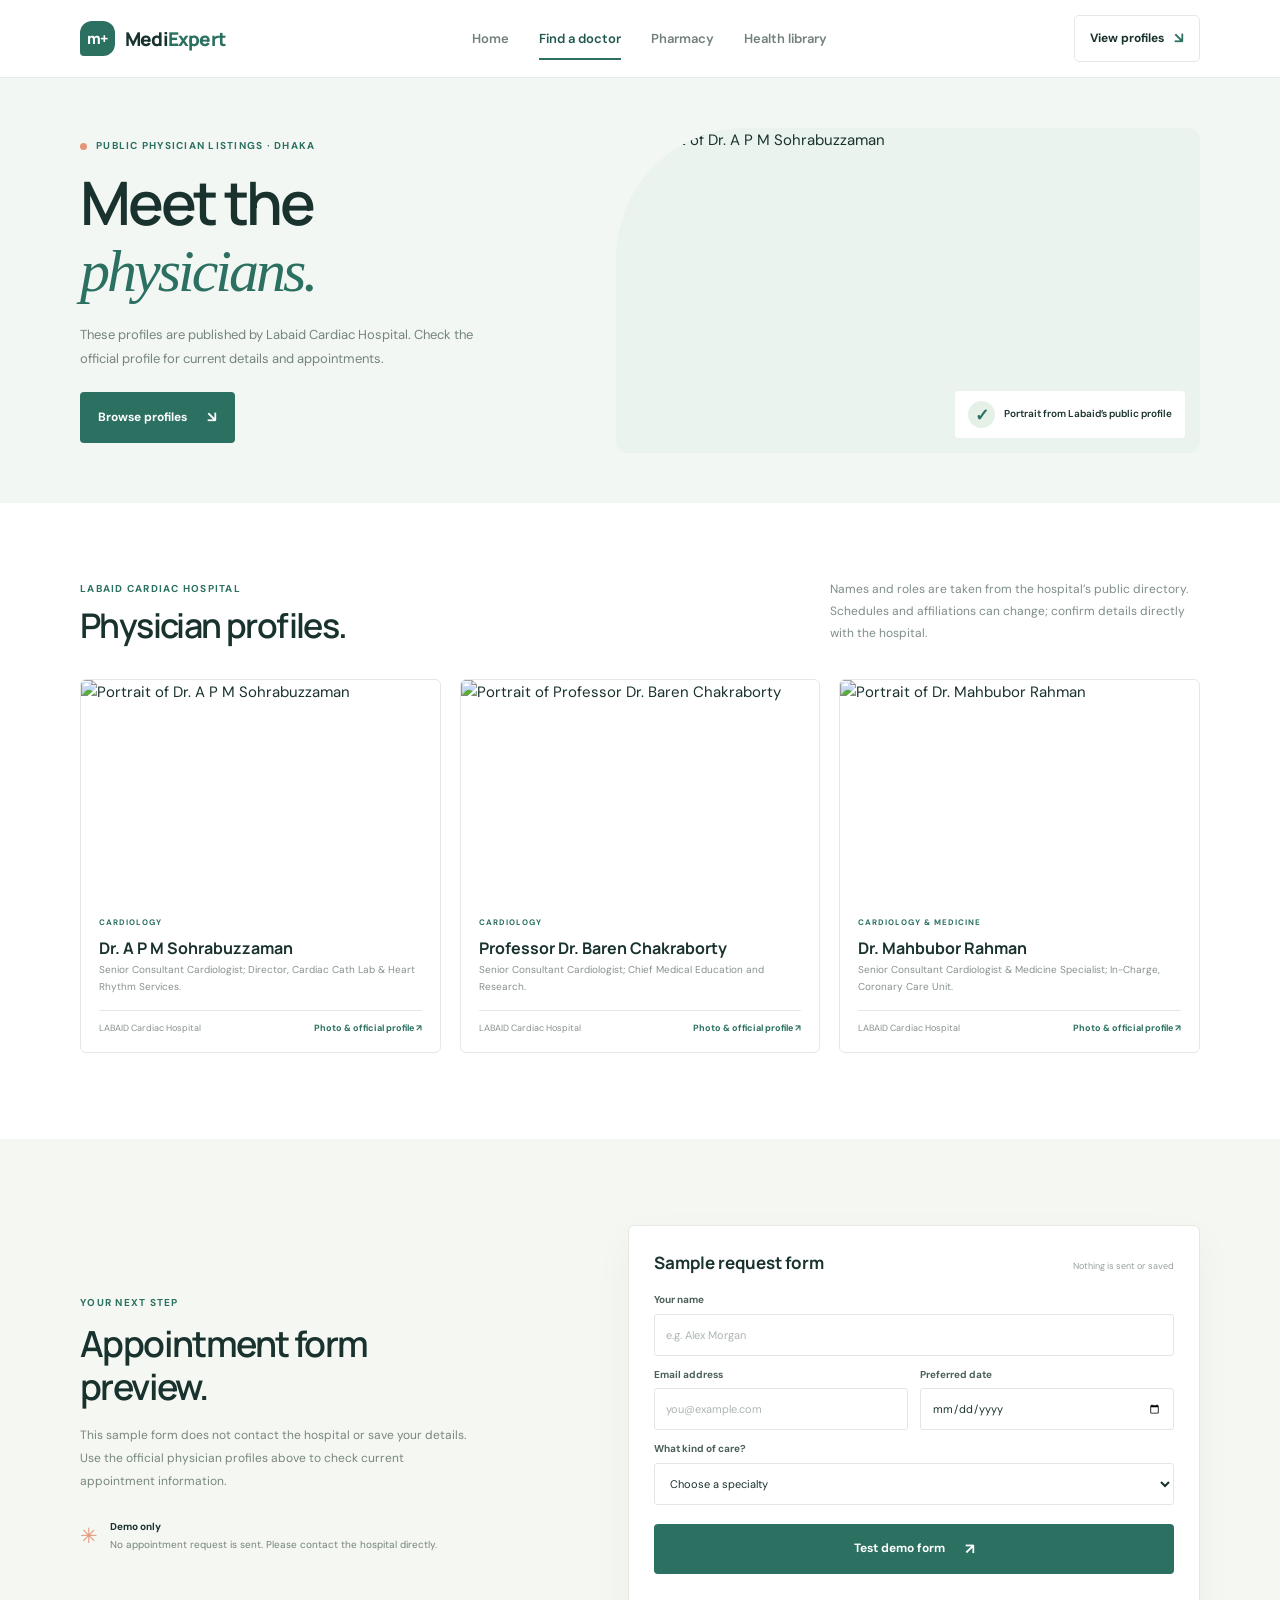
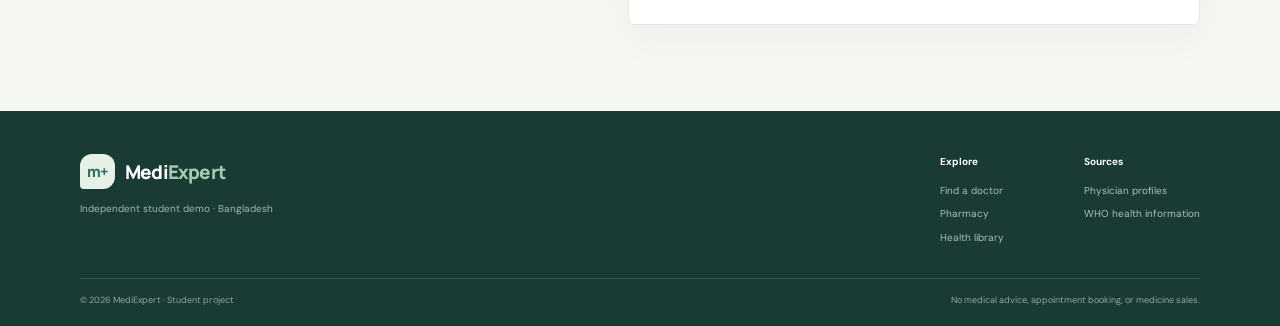
==== commit 396d7894: "Enhance MediExpert demo with updated content, images, and styles across doctors, health, home, and p" ====
--- a/doctors/index.html
+++ b/doctors/index.html
@@ -61,8 +61,15 @@
             >
           </div>
           <div class="page-hero-image doctor-hero-image">
+            <img
+              class="doctor-hero-portrait"
+              src="https://labaid.com.bd/files/images/1700978846.jpg"
+              alt="Portrait of Dr. A P M Sohrabuzzaman"
+              loading="lazy"
+              decoding="async"
+            />
             <div class="image-caption">
-              <span class="mini-check">✓</span> Official profile links
+              <span class="mini-check">✓</span> Portrait from Labaid’s public profile
             </div>
           </div>
         </div>
@@ -82,7 +89,13 @@
           </div>
           <div class="doctor-grid">
             <article class="doctor-card">
-              <div class="doctor-avatar" aria-hidden="true">AS</div>
+              <img
+                class="doctor-portrait"
+                src="https://labaid.com.bd/files/images/1700978846.jpg"
+                alt="Portrait of Dr. A P M Sohrabuzzaman"
+                loading="lazy"
+                decoding="async"
+              />
               <div class="doctor-info">
                 <span class="doctor-specialty">CARDIOLOGY</span>
                 <h3>Dr. A P M Sohrabuzzaman</h3>
@@ -96,14 +109,20 @@
                     href="https://labaid.com.bd/en/doctor/dr.-a-p-m-sohrabuzzaman"
                     target="_blank"
                     rel="noopener noreferrer"
-                    aria-label="View Dr. A P M Sohrabuzzaman's official profile"
-                    >Official profile ↗</a
+                    aria-label="View Dr. A P M Sohrabuzzaman's official profile and photo source"
+                    >Photo &amp; official profile ↗</a
                   >
                 </div>
               </div>
             </article>
             <article class="doctor-card">
-              <div class="doctor-avatar" aria-hidden="true">BC</div>
+              <img
+                class="doctor-portrait"
+                src="https://labaid.com.bd/files/images/1700980266.jpg"
+                alt="Portrait of Professor Dr. Baren Chakraborty"
+                loading="lazy"
+                decoding="async"
+              />
               <div class="doctor-info">
                 <span class="doctor-specialty">CARDIOLOGY</span>
                 <h3>Professor Dr. Baren Chakraborty</h3>
@@ -117,14 +136,20 @@
                     href="https://labaid.com.bd/en/doctor/prof.-dr.-baren-chakraborty"
                     target="_blank"
                     rel="noopener noreferrer"
-                    aria-label="View Professor Dr. Baren Chakraborty's official profile"
-                    >Official profile ↗</a
+                    aria-label="View Professor Dr. Baren Chakraborty's official profile and photo source"
+                    >Photo &amp; official profile ↗</a
                   >
                 </div>
               </div>
             </article>
             <article class="doctor-card">
-              <div class="doctor-avatar" aria-hidden="true">MR</div>
+              <img
+                class="doctor-portrait"
+                src="https://labaid.com.bd/files/images/1700978701.jpg"
+                alt="Portrait of Dr. Mahbubor Rahman"
+                loading="lazy"
+                decoding="async"
+              />
               <div class="doctor-info">
                 <span class="doctor-specialty">CARDIOLOGY &amp; MEDICINE</span>
                 <h3>Dr. Mahbubor Rahman</h3>
@@ -138,8 +163,8 @@
                     href="https://labaid.com.bd/en/doctor/dr.-mahbubor-rahman"
                     target="_blank"
                     rel="noopener noreferrer"
-                    aria-label="View Dr. Mahbubor Rahman's official profile"
-                    >Official profile ↗</a
+                    aria-label="View Dr. Mahbubor Rahman's official profile and photo source"
+                    >Photo &amp; official profile ↗</a
                   >
                 </div>
               </div>
--- a/style/doctors.css
+++ b/style/doctors.css
@@ -4,9 +4,16 @@
   letter-spacing: -1.6px;
 }
 .doctor-hero-image {
-  background-image:
-    linear-gradient(0deg, rgba(21, 51, 43, 0.2), transparent 45%),
-    url("https://images.unsplash.com/photo-1576091160550-2173dba999ef?auto=format&fit=crop&w=1000&q=88");
+  background: #eaf3ed;
+}
+.doctor-hero-portrait {
+  position: absolute;
+  inset: 0;
+  width: 100%;
+  height: 100%;
+  border-radius: inherit;
+  object-fit: cover;
+  object-position: center 28%;
 }
 .doctor-list-section {
   padding-top: 75px;
@@ -19,21 +26,16 @@
 .doctor-card {
   display: flex;
   flex-direction: column;
+  overflow: hidden;
   border: 1px solid var(--line);
   border-radius: 6px;
   background: white;
 }
-.doctor-avatar {
-  width: 68px;
-  height: 68px;
-  display: grid;
-  flex: none;
-  place-items: center;
-  margin: 20px 18px 0;
-  border-radius: 50%;
-  background: var(--mint);
-  color: var(--green);
-  font: 700 19px var(--font-heading);
+.doctor-portrait {
+  width: 100%;
+  height: 210px;
+  object-fit: cover;
+  object-position: center 28%;
 }
 .doctor-info {
   padding: 18px 18px 16px;
